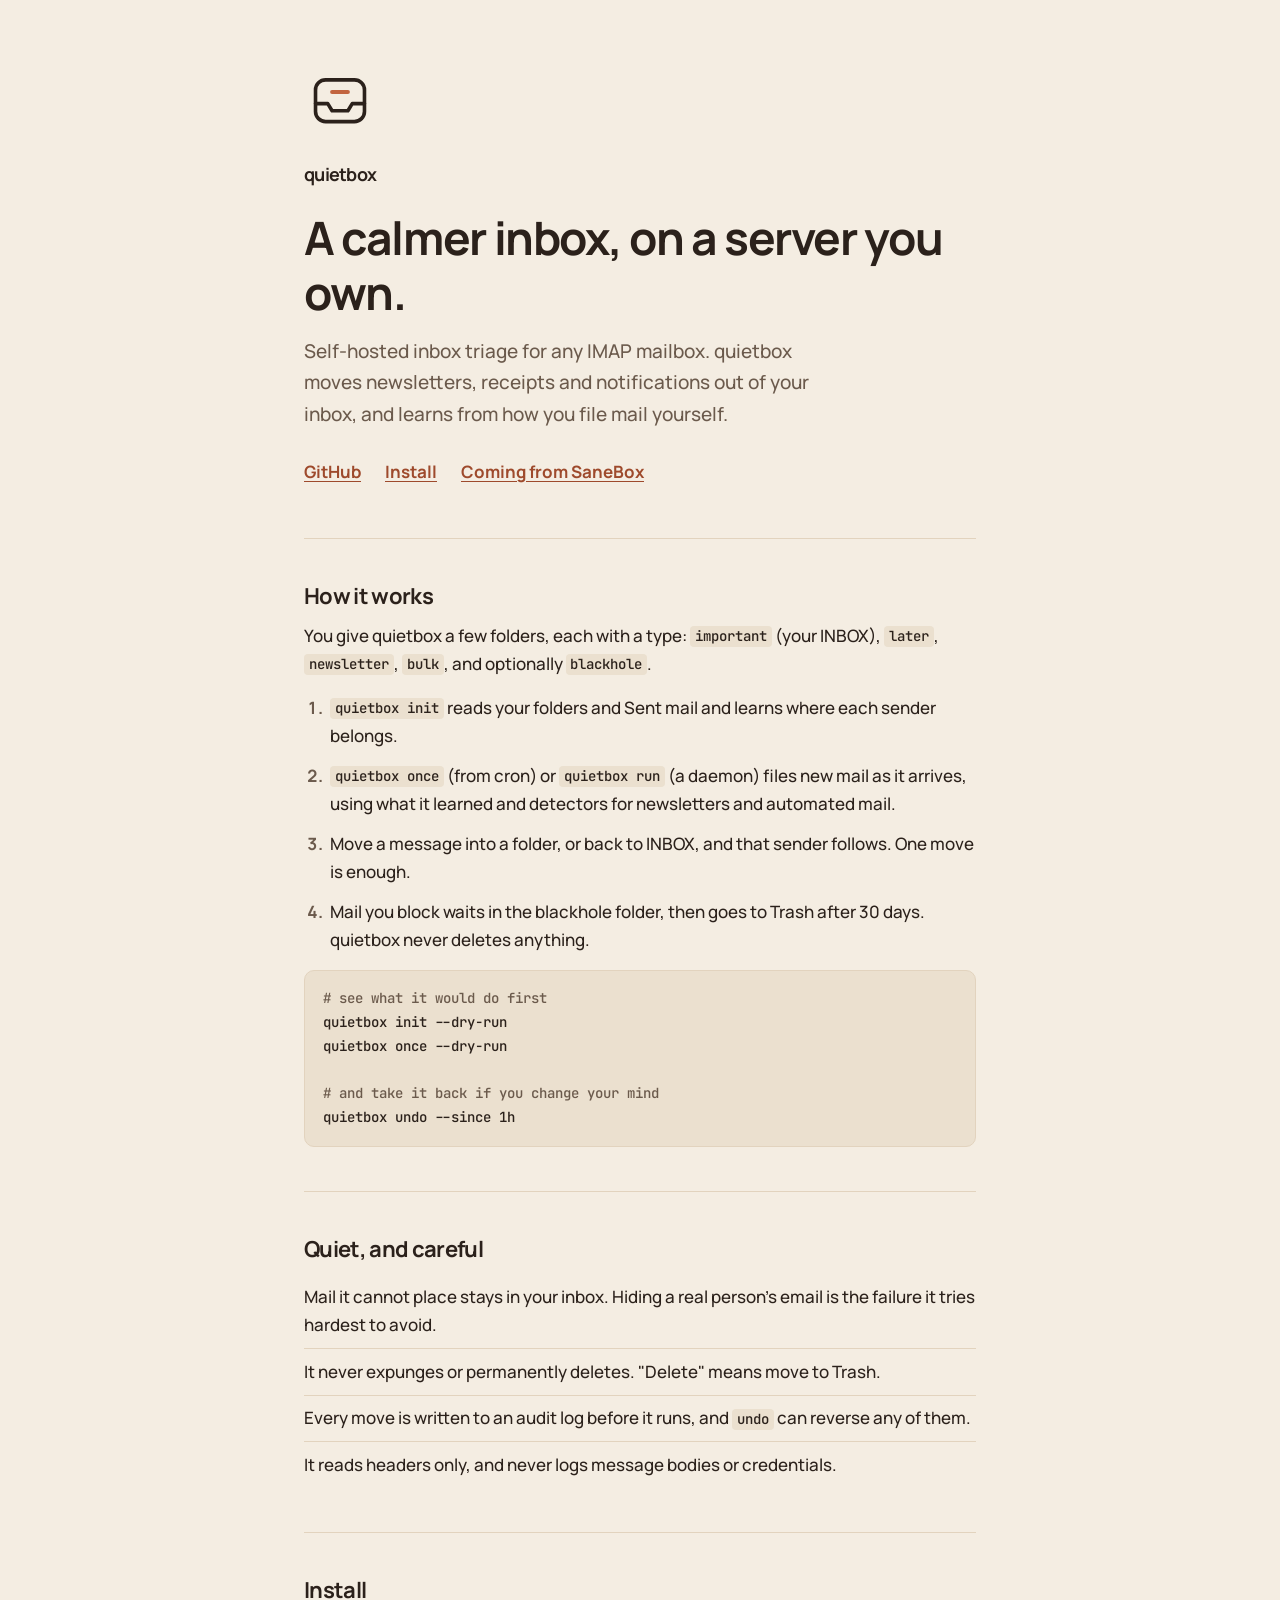
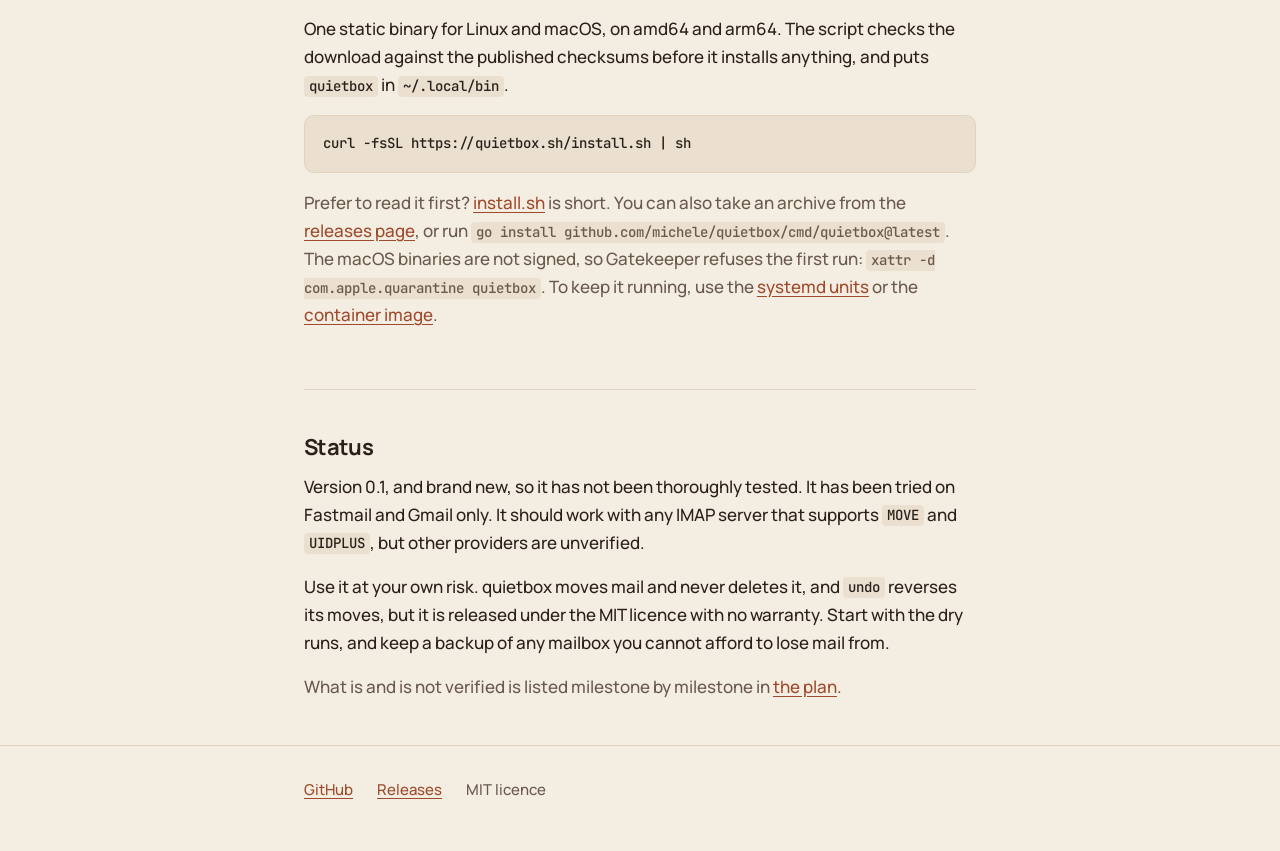
==== site/index.html @ cf83105c "feat(site): one-page site for quietbox.sh and install script Claude-Session: https://claude.ai/code/" ====
<!doctype html>
<html lang="en">
<head>
<meta charset="utf-8">
<meta name="viewport" content="width=device-width, initial-scale=1">
<title>quietbox: a calmer inbox, on a server you own</title>
<meta name="description" content="Self-hosted inbox triage for any IMAP mailbox. quietbox moves non-urgent mail out of your inbox and learns from how you file mail yourself.">
<meta property="og:title" content="quietbox">
<meta property="og:description" content="A calmer inbox, on a server you own.">
<meta property="og:image" content="https://quietbox.sh/og.png">
<meta property="og:url" content="https://quietbox.sh/">
<meta name="twitter:card" content="summary_large_image">
<link rel="icon" href="favicon.svg" type="image/svg+xml">
<link rel="icon" href="favicon-32.png" sizes="32x32" type="image/png">
<link rel="apple-touch-icon" href="favicon-180.png">
<link rel="preconnect" href="https://fonts.googleapis.com">
<link rel="preconnect" href="https://fonts.gstatic.com" crossorigin>
<link rel="stylesheet" href="https://fonts.googleapis.com/css2?family=Manrope:wght@500;700&family=JetBrains+Mono:wght@400&display=swap">
<style>
  :root {
    --bg: #F4EDE2;
    --text: #2B211B;
    --muted: #6B5A4C;
    --accent: #C2643F;
    --accent-text: #9E4A2C;
    --line: #E2D3BE;
    --code-bg: #EBE0CF;
  }
  @media (prefers-color-scheme: dark) {
    :root:not([data-theme="light"]) {
      --bg: #1F1915;
      --text: #F4EDE2;
      --muted: #BBA996;
      --accent: #E07F57;
      --accent-text: #E07F57;
      --line: #3A2D24;
      --code-bg: #28201A;
    }
  }
  * { box-sizing: border-box; }
  html { -webkit-text-size-adjust: 100%; }
  body {
    margin: 0;
    background: var(--bg);
    color: var(--text);
    font: 500 1.0625rem/1.65 "Manrope", system-ui, -apple-system, "Segoe UI", sans-serif;
  }
  .wrap { max-width: 44rem; margin: 0 auto; padding: 0 1rem; }
  a { color: var(--accent-text); text-underline-offset: 0.18em; }
  a:focus-visible { outline: 2px solid var(--accent); outline-offset: 3px; border-radius: 2px; }
  h1, h2 { font-weight: 700; letter-spacing: -0.03em; line-height: 1.2; margin: 0; }
  h2 { font-size: 1.375rem; margin-bottom: 0.75rem; }
  p { margin: 0 0 1rem; }
  section { padding: 2.75rem 0; border-top: 1px solid var(--line); }
  .muted { color: var(--muted); }

  header.hero { padding: 4rem 0 3.25rem; }
  .mark { width: 4.5rem; height: 4.5rem; display: block; margin-bottom: 1.5rem; }
  .wordmark { font-size: 1.125rem; font-weight: 700; letter-spacing: -0.04em; margin-bottom: 1.25rem; }
  h1 { font-size: clamp(2rem, 6vw, 2.875rem); margin-bottom: 1rem; }
  .lede { font-size: 1.1875rem; color: var(--muted); max-width: 34rem; margin-bottom: 1.75rem; }
  .links { display: flex; flex-wrap: wrap; gap: 0.5rem 1.5rem; font-weight: 700; }

  ol.steps { margin: 0; padding-left: 1.4rem; }
  ol.steps li { margin-bottom: 0.75rem; padding-left: 0.25rem; }
  ol.steps li::marker { color: var(--muted); font-weight: 700; }
  code, pre { font-family: "JetBrains Mono", ui-monospace, SFMono-Regular, Menlo, Consolas, monospace; font-size: 0.875rem; }
  code { background: var(--code-bg); padding: 0.1em 0.35em; border-radius: 4px; }
  pre {
    background: var(--code-bg);
    border: 1px solid var(--line);
    border-radius: 10px;
    padding: 1rem 1.1rem;
    margin: 1rem 0 0;
    overflow-x: auto;
    line-height: 1.7;
    tab-size: 2;
  }
  pre code { background: none; padding: 0; font-size: inherit; }
  .c { color: var(--muted); }

  ul.plain { margin: 0; padding: 0; list-style: none; }
  ul.plain li { padding: 0.55rem 0; border-bottom: 1px solid var(--line); }
  ul.plain li:last-child { border-bottom: 0; }

  footer { border-top: 1px solid var(--line); padding: 2rem 0 3rem; color: var(--muted); font-size: 0.9375rem; }
  footer .wrap { display: flex; flex-wrap: wrap; gap: 0.5rem 1.5rem; }
</style>
</head>
<body>
<div class="wrap">

  <header class="hero">
    <picture>
      <source media="(prefers-color-scheme: dark)" srcset="logo-mark-dark.svg">
      <img class="mark" src="logo-mark.svg" alt="" width="72" height="72">
    </picture>
    <div class="wordmark">quietbox</div>
    <h1>A calmer inbox, on a server you own.</h1>
    <p class="lede">Self-hosted inbox triage for any IMAP mailbox. quietbox moves newsletters, receipts and notifications out of your inbox, and learns from how you file mail yourself.</p>
    <div class="links">
      <a href="https://github.com/michele/quietbox">GitHub</a>
      <a href="#install">Install</a>
      <a href="https://github.com/michele/quietbox/blob/main/docs/MIGRATING-FROM-SANEBOX.md">Coming from SaneBox</a>
    </div>
  </header>

  <section id="how">
    <h2>How it works</h2>
    <p>You give quietbox a few folders, each with a type: <code>important</code> (your INBOX), <code>later</code>, <code>newsletter</code>, <code>bulk</code>, and optionally <code>blackhole</code>.</p>
    <ol class="steps">
      <li><code>quietbox init</code> reads your folders and Sent mail and learns where each sender belongs.</li>
      <li><code>quietbox once</code> (from cron) or <code>quietbox run</code> (a daemon) files new mail as it arrives, using what it learned and detectors for newsletters and automated mail.</li>
      <li>Move a message into a folder, or back to INBOX, and that sender follows. One move is enough.</li>
      <li>Mail you block waits in the blackhole folder, then goes to Trash after 30 days. quietbox never deletes anything.</li>
    </ol>
<pre><code><span class="c"># see what it would do first</span>
quietbox init --dry-run
quietbox once --dry-run

<span class="c"># and take it back if you change your mind</span>
quietbox undo --since 1h</code></pre>
  </section>

  <section id="safety">
    <h2>Quiet, and careful</h2>
    <ul class="plain">
      <li>Mail it cannot place stays in your inbox. Hiding a real person's email is the failure it tries hardest to avoid.</li>
      <li>It never expunges or permanently deletes. "Delete" means move to Trash.</li>
      <li>Every move is written to an audit log before it runs, and <code>undo</code> can reverse any of them.</li>
      <li>It reads headers only, and never logs message bodies or credentials.</li>
    </ul>
  </section>

  <section id="install">
    <h2>Install</h2>
    <p>One static binary for Linux and macOS, on amd64 and arm64. The script checks the download against the published checksums before it installs anything, and puts <code>quietbox</code> in <code>~/.local/bin</code>.</p>
<pre><code>curl -fsSL https://quietbox.sh/install.sh | sh</code></pre>
    <p style="margin-top:1rem" class="muted">Prefer to read it first? <a href="install.sh">install.sh</a> is short. You can also take an archive from the <a href="https://github.com/michele/quietbox/releases">releases page</a>, or run <code>go install github.com/michele/quietbox/cmd/quietbox@latest</code>. The macOS binaries are not signed, so Gatekeeper refuses the first run: <code>xattr -d com.apple.quarantine quietbox</code>. To keep it running, use the <a href="https://github.com/michele/quietbox/blob/main/docs/SYSTEMD.md">systemd units</a> or the <a href="https://github.com/michele/quietbox#running-in-docker">container image</a>.</p>
  </section>

  <section id="status">
    <h2>Status</h2>
    <p>Version 0.1, and brand new, so it has not been thoroughly tested. It has been tried on Fastmail and Gmail only. It should work with any IMAP server that supports <code>MOVE</code> and <code>UIDPLUS</code>, but other providers are unverified.</p>
    <p>Use it at your own risk. quietbox moves mail and never deletes it, and <code>undo</code> reverses its moves, but it is released under the MIT licence with no warranty. Start with the dry runs, and keep a backup of any mailbox you cannot afford to lose mail from.</p>
    <p class="muted" style="margin-bottom:0">What is and is not verified is listed milestone by milestone in <a href="https://github.com/michele/quietbox/blob/main/docs/PLAN.md">the plan</a>.</p>
  </section>

</div>

<footer>
  <div class="wrap">
    <a href="https://github.com/michele/quietbox">GitHub</a>
    <a href="https://github.com/michele/quietbox/releases">Releases</a>
    <span>MIT licence</span>
  </div>
</footer>
</body>
</html>
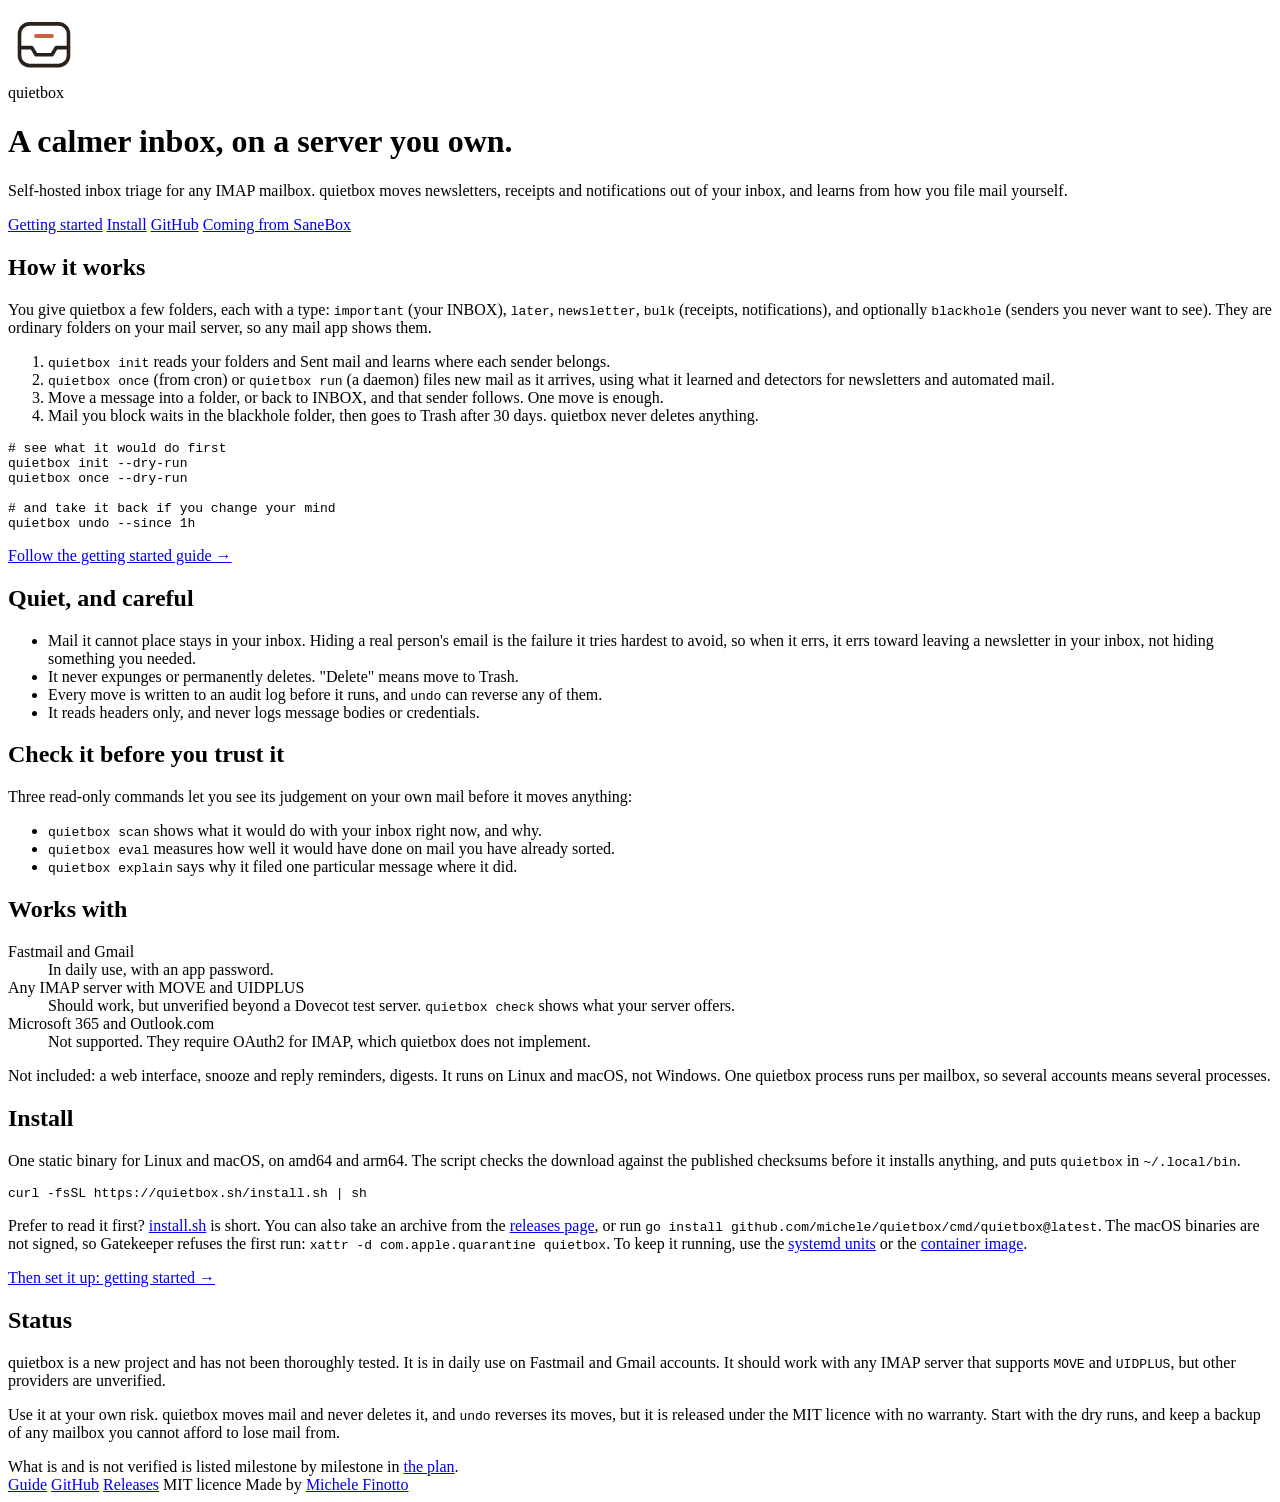
==== commit fb5f87e4: "feat(site): share one stylesheet, add providers, trust tools and author credit Status now says new a" ====
--- a/site/index.html
+++ b/site/index.html
@@ -16,76 +16,7 @@
 <link rel="preconnect" href="https://fonts.googleapis.com">
 <link rel="preconnect" href="https://fonts.gstatic.com" crossorigin>
 <link rel="stylesheet" href="https://fonts.googleapis.com/css2?family=Manrope:wght@500;700&family=JetBrains+Mono:wght@400&display=swap">
-<style>
-  :root {
-    --bg: #F4EDE2;
-    --text: #2B211B;
-    --muted: #6B5A4C;
-    --accent: #C2643F;
-    --accent-text: #9E4A2C;
-    --line: #E2D3BE;
-    --code-bg: #EBE0CF;
-  }
-  @media (prefers-color-scheme: dark) {
-    :root:not([data-theme="light"]) {
-      --bg: #1F1915;
-      --text: #F4EDE2;
-      --muted: #BBA996;
-      --accent: #E07F57;
-      --accent-text: #E07F57;
-      --line: #3A2D24;
-      --code-bg: #28201A;
-    }
-  }
-  * { box-sizing: border-box; }
-  html { -webkit-text-size-adjust: 100%; }
-  body {
-    margin: 0;
-    background: var(--bg);
-    color: var(--text);
-    font: 500 1.0625rem/1.65 "Manrope", system-ui, -apple-system, "Segoe UI", sans-serif;
-  }
-  .wrap { max-width: 44rem; margin: 0 auto; padding: 0 1rem; }
-  a { color: var(--accent-text); text-underline-offset: 0.18em; }
-  a:focus-visible { outline: 2px solid var(--accent); outline-offset: 3px; border-radius: 2px; }
-  h1, h2 { font-weight: 700; letter-spacing: -0.03em; line-height: 1.2; margin: 0; }
-  h2 { font-size: 1.375rem; margin-bottom: 0.75rem; }
-  p { margin: 0 0 1rem; }
-  section { padding: 2.75rem 0; border-top: 1px solid var(--line); }
-  .muted { color: var(--muted); }
-
-  header.hero { padding: 4rem 0 3.25rem; }
-  .mark { width: 4.5rem; height: 4.5rem; display: block; margin-bottom: 1.5rem; }
-  .wordmark { font-size: 1.125rem; font-weight: 700; letter-spacing: -0.04em; margin-bottom: 1.25rem; }
-  h1 { font-size: clamp(2rem, 6vw, 2.875rem); margin-bottom: 1rem; }
-  .lede { font-size: 1.1875rem; color: var(--muted); max-width: 34rem; margin-bottom: 1.75rem; }
-  .links { display: flex; flex-wrap: wrap; gap: 0.5rem 1.5rem; font-weight: 700; }
-
-  ol.steps { margin: 0; padding-left: 1.4rem; }
-  ol.steps li { margin-bottom: 0.75rem; padding-left: 0.25rem; }
-  ol.steps li::marker { color: var(--muted); font-weight: 700; }
-  code, pre { font-family: "JetBrains Mono", ui-monospace, SFMono-Regular, Menlo, Consolas, monospace; font-size: 0.875rem; }
-  code { background: var(--code-bg); padding: 0.1em 0.35em; border-radius: 4px; }
-  pre {
-    background: var(--code-bg);
-    border: 1px solid var(--line);
-    border-radius: 10px;
-    padding: 1rem 1.1rem;
-    margin: 1rem 0 0;
-    overflow-x: auto;
-    line-height: 1.7;
-    tab-size: 2;
-  }
-  pre code { background: none; padding: 0; font-size: inherit; }
-  .c { color: var(--muted); }
-
-  ul.plain { margin: 0; padding: 0; list-style: none; }
-  ul.plain li { padding: 0.55rem 0; border-bottom: 1px solid var(--line); }
-  ul.plain li:last-child { border-bottom: 0; }
-
-  footer { border-top: 1px solid var(--line); padding: 2rem 0 3rem; color: var(--muted); font-size: 0.9375rem; }
-  footer .wrap { display: flex; flex-wrap: wrap; gap: 0.5rem 1.5rem; }
-</style>
+<link rel="stylesheet" href="/style.css">
 </head>
 <body>
 <div class="wrap">
@@ -99,15 +30,16 @@
     <h1>A calmer inbox, on a server you own.</h1>
     <p class="lede">Self-hosted inbox triage for any IMAP mailbox. quietbox moves newsletters, receipts and notifications out of your inbox, and learns from how you file mail yourself.</p>
     <div class="links">
+      <a href="/guide/">Getting started</a>
+      <a href="#install">Install</a>
       <a href="https://github.com/michele/quietbox">GitHub</a>
-      <a href="#install">Install</a>
       <a href="https://github.com/michele/quietbox/blob/main/docs/MIGRATING-FROM-SANEBOX.md">Coming from SaneBox</a>
     </div>
   </header>
 
   <section id="how">
     <h2>How it works</h2>
-    <p>You give quietbox a few folders, each with a type: <code>important</code> (your INBOX), <code>later</code>, <code>newsletter</code>, <code>bulk</code>, and optionally <code>blackhole</code>.</p>
+    <p>You give quietbox a few folders, each with a type: <code>important</code> (your INBOX), <code>later</code>, <code>newsletter</code>, <code>bulk</code> (receipts, notifications), and optionally <code>blackhole</code> (senders you never want to see). They are ordinary folders on your mail server, so any mail app shows them.</p>
     <ol class="steps">
       <li><code>quietbox init</code> reads your folders and Sent mail and learns where each sender belongs.</li>
       <li><code>quietbox once</code> (from cron) or <code>quietbox run</code> (a daemon) files new mail as it arrives, using what it learned and detectors for newsletters and automated mail.</li>
@@ -120,16 +52,37 @@
 
 <span class="c"># and take it back if you change your mind</span>
 quietbox undo --since 1h</code></pre>
+    <p class="next"><a href="/guide/">Follow the getting started guide &rarr;</a></p>
   </section>
 
   <section id="safety">
     <h2>Quiet, and careful</h2>
     <ul class="plain">
-      <li>Mail it cannot place stays in your inbox. Hiding a real person's email is the failure it tries hardest to avoid.</li>
+      <li>Mail it cannot place stays in your inbox. Hiding a real person's email is the failure it tries hardest to avoid, so when it errs, it errs toward leaving a newsletter in your inbox, not hiding something you needed.</li>
       <li>It never expunges or permanently deletes. "Delete" means move to Trash.</li>
       <li>Every move is written to an audit log before it runs, and <code>undo</code> can reverse any of them.</li>
       <li>It reads headers only, and never logs message bodies or credentials.</li>
     </ul>
+  </section>
+
+  <section id="trust">
+    <h2>Check it before you trust it</h2>
+    <p>Three read-only commands let you see its judgement on your own mail before it moves anything:</p>
+    <ul class="plain">
+      <li><code>quietbox scan</code> shows what it would do with your inbox right now, and why.</li>
+      <li><code>quietbox eval</code> measures how well it would have done on mail you have already sorted.</li>
+      <li><code>quietbox explain</code> says why it filed one particular message where it did.</li>
+    </ul>
+  </section>
+
+  <section id="providers">
+    <h2>Works with</h2>
+    <dl class="providers">
+      <div><dt>Fastmail and Gmail</dt><dd>In daily use, with an app password.</dd></div>
+      <div><dt>Any IMAP server with MOVE and UIDPLUS</dt><dd>Should work, but unverified beyond a Dovecot test server. <code>quietbox check</code> shows what your server offers.</dd></div>
+      <div><dt>Microsoft 365 and Outlook.com</dt><dd>Not supported. They require OAuth2 for IMAP, which quietbox does not implement.</dd></div>
+    </dl>
+    <p class="muted" style="margin:1rem 0 0">Not included: a web interface, snooze and reply reminders, digests. It runs on Linux and macOS, not Windows. One quietbox process runs per mailbox, so several accounts means several processes.</p>
   </section>
 
   <section id="install">
@@ -137,11 +90,12 @@
     <p>One static binary for Linux and macOS, on amd64 and arm64. The script checks the download against the published checksums before it installs anything, and puts <code>quietbox</code> in <code>~/.local/bin</code>.</p>
 <pre><code>curl -fsSL https://quietbox.sh/install.sh | sh</code></pre>
     <p style="margin-top:1rem" class="muted">Prefer to read it first? <a href="install.sh">install.sh</a> is short. You can also take an archive from the <a href="https://github.com/michele/quietbox/releases">releases page</a>, or run <code>go install github.com/michele/quietbox/cmd/quietbox@latest</code>. The macOS binaries are not signed, so Gatekeeper refuses the first run: <code>xattr -d com.apple.quarantine quietbox</code>. To keep it running, use the <a href="https://github.com/michele/quietbox/blob/main/docs/SYSTEMD.md">systemd units</a> or the <a href="https://github.com/michele/quietbox#running-in-docker">container image</a>.</p>
+    <p class="next"><a href="/guide/">Then set it up: getting started &rarr;</a></p>
   </section>
 
   <section id="status">
     <h2>Status</h2>
-    <p>Version 0.1, and brand new, so it has not been thoroughly tested. It has been tried on Fastmail and Gmail only. It should work with any IMAP server that supports <code>MOVE</code> and <code>UIDPLUS</code>, but other providers are unverified.</p>
+    <p>quietbox is a new project and has not been thoroughly tested. It is in daily use on Fastmail and Gmail accounts. It should work with any IMAP server that supports <code>MOVE</code> and <code>UIDPLUS</code>, but other providers are unverified.</p>
     <p>Use it at your own risk. quietbox moves mail and never deletes it, and <code>undo</code> reverses its moves, but it is released under the MIT licence with no warranty. Start with the dry runs, and keep a backup of any mailbox you cannot afford to lose mail from.</p>
     <p class="muted" style="margin-bottom:0">What is and is not verified is listed milestone by milestone in <a href="https://github.com/michele/quietbox/blob/main/docs/PLAN.md">the plan</a>.</p>
   </section>
@@ -150,9 +104,11 @@
 
 <footer>
   <div class="wrap">
+    <a href="/guide/">Guide</a>
     <a href="https://github.com/michele/quietbox">GitHub</a>
     <a href="https://github.com/michele/quietbox/releases">Releases</a>
     <span>MIT licence</span>
+    <span>Made by <a href="https://finotto.org">Michele Finotto</a></span>
   </div>
 </footer>
 </body>
